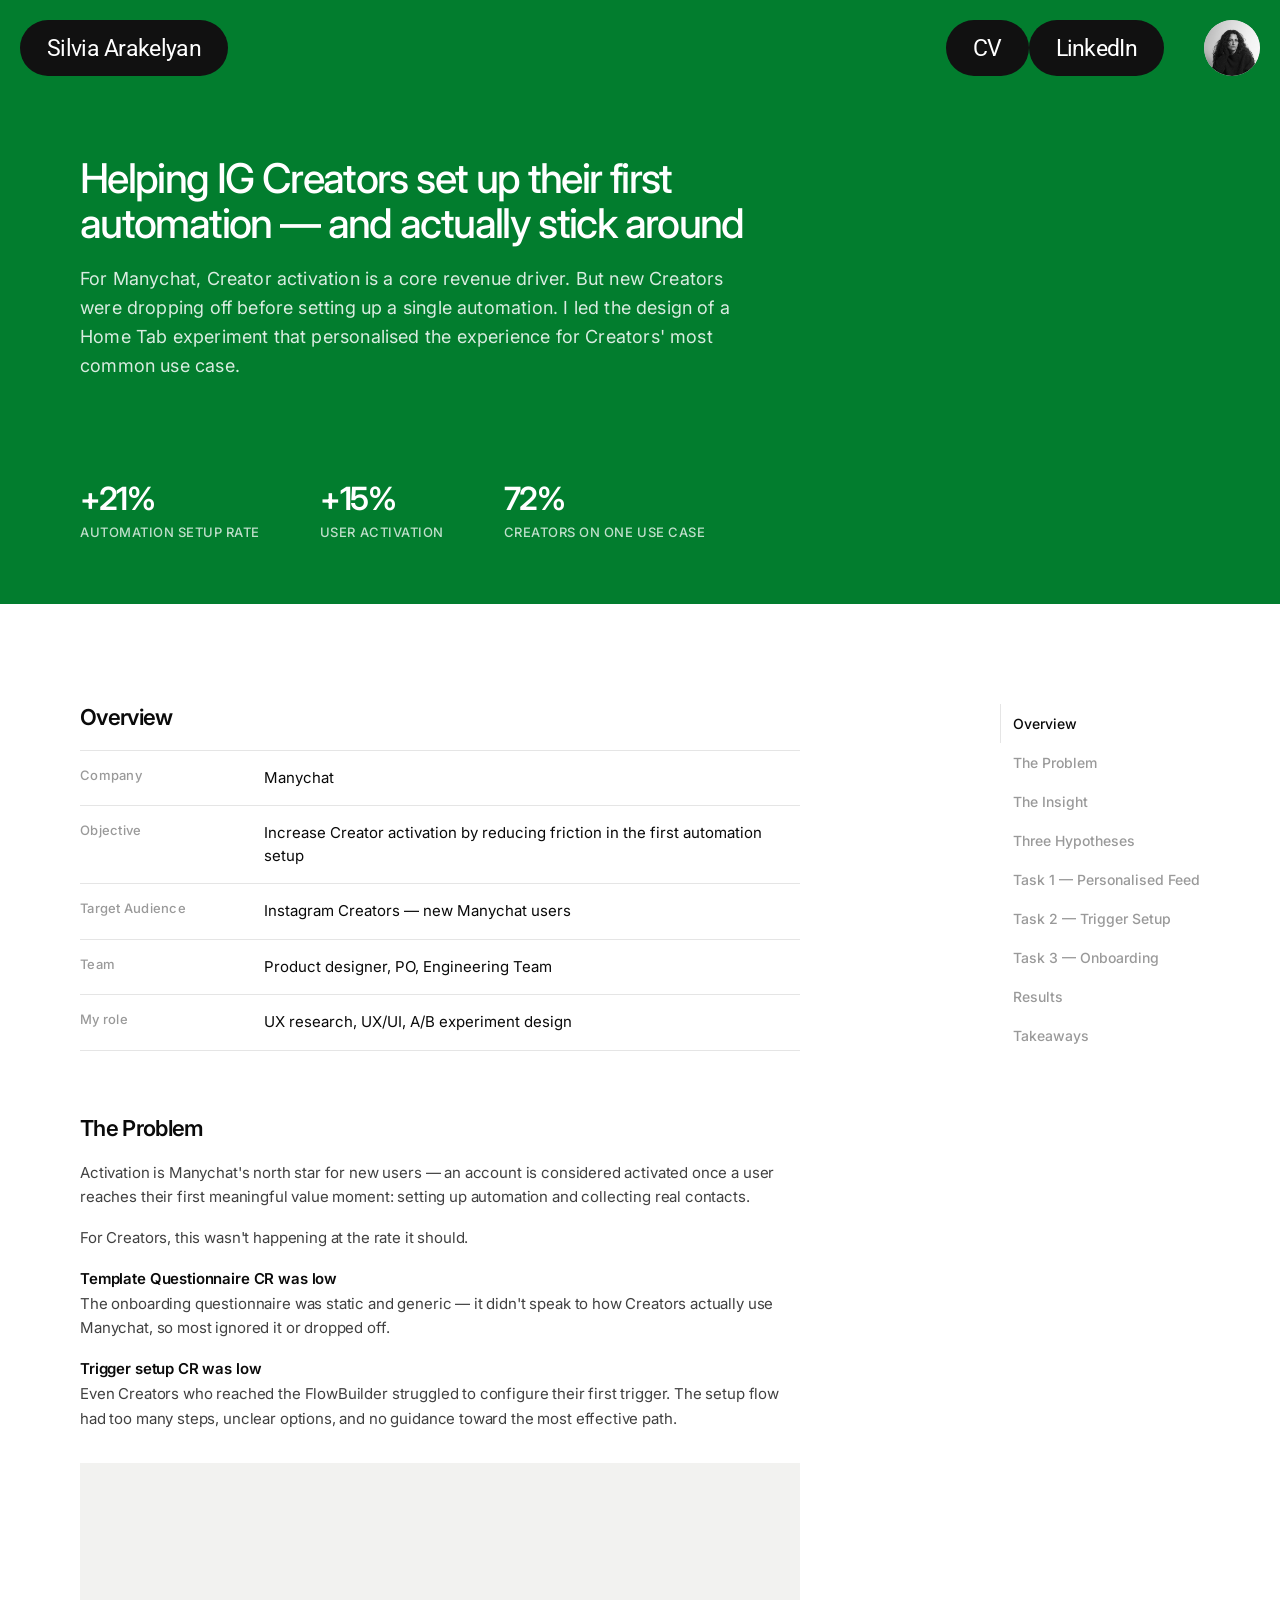
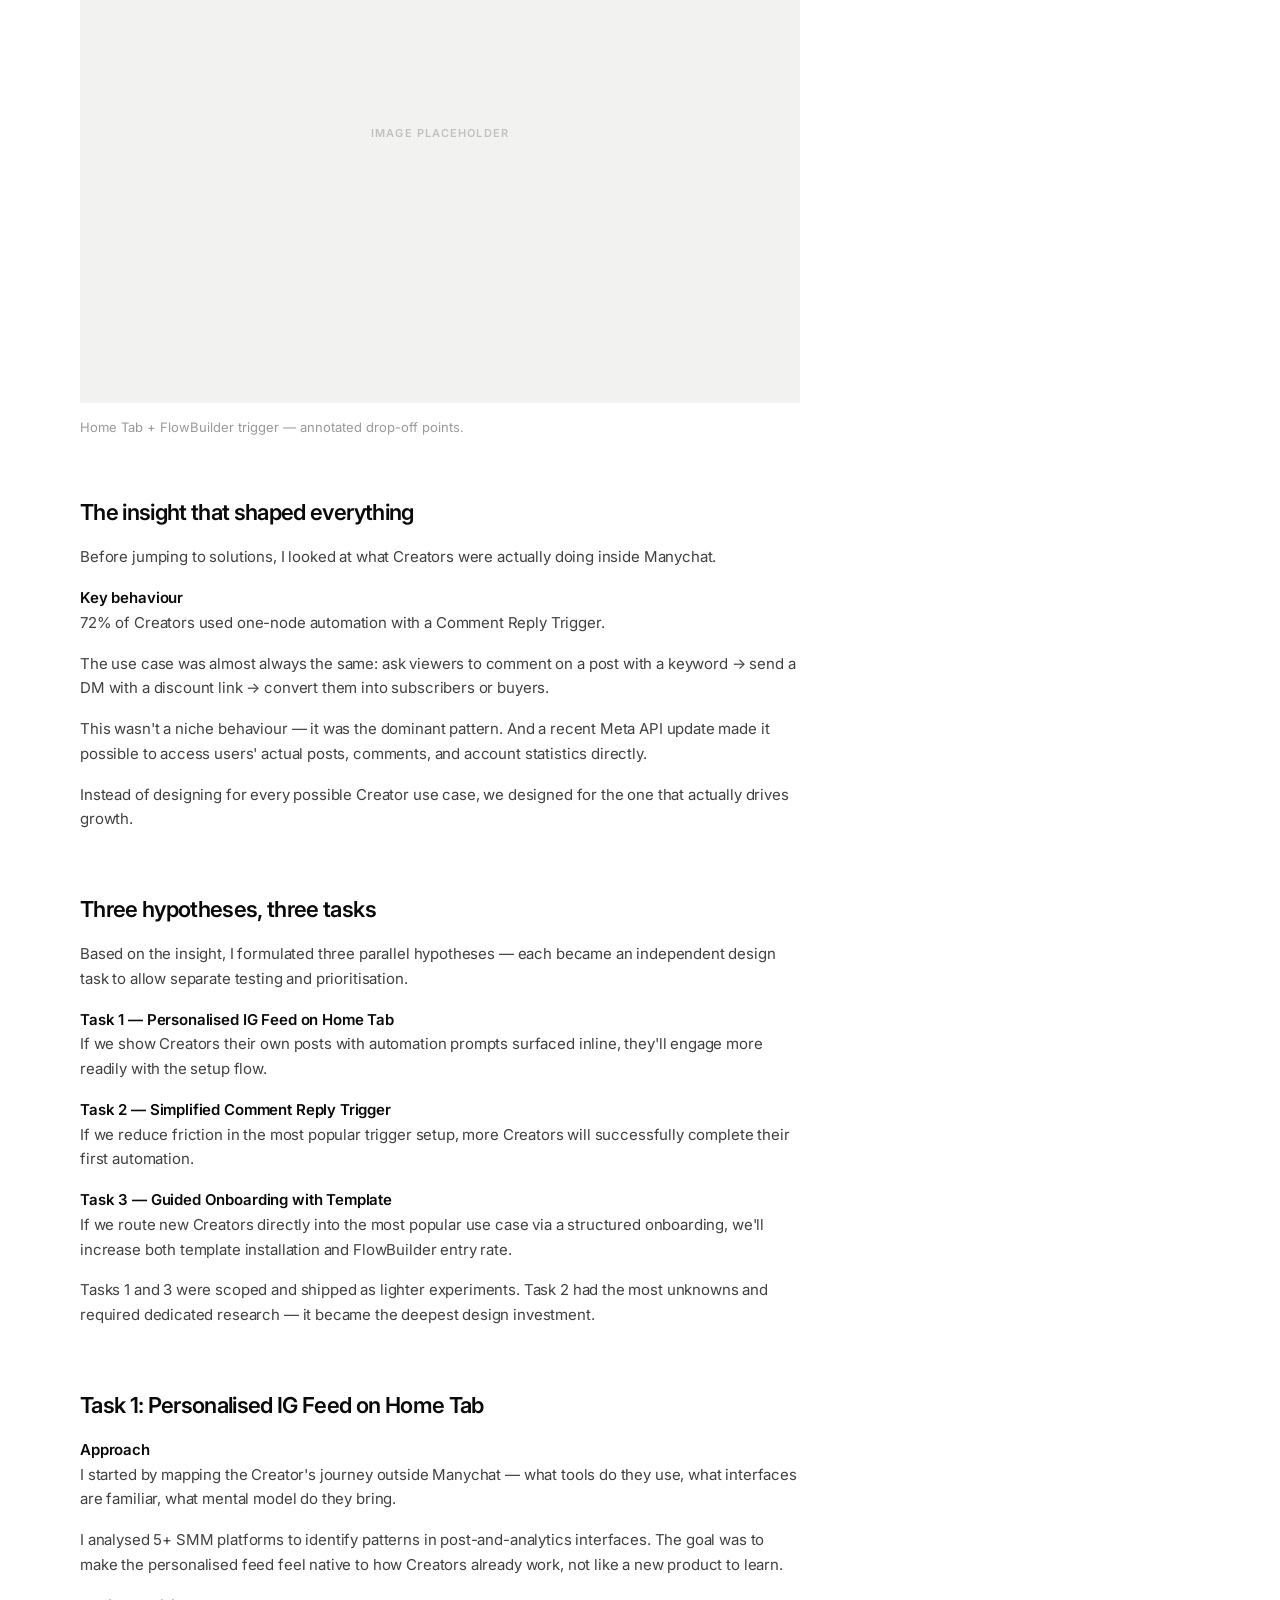
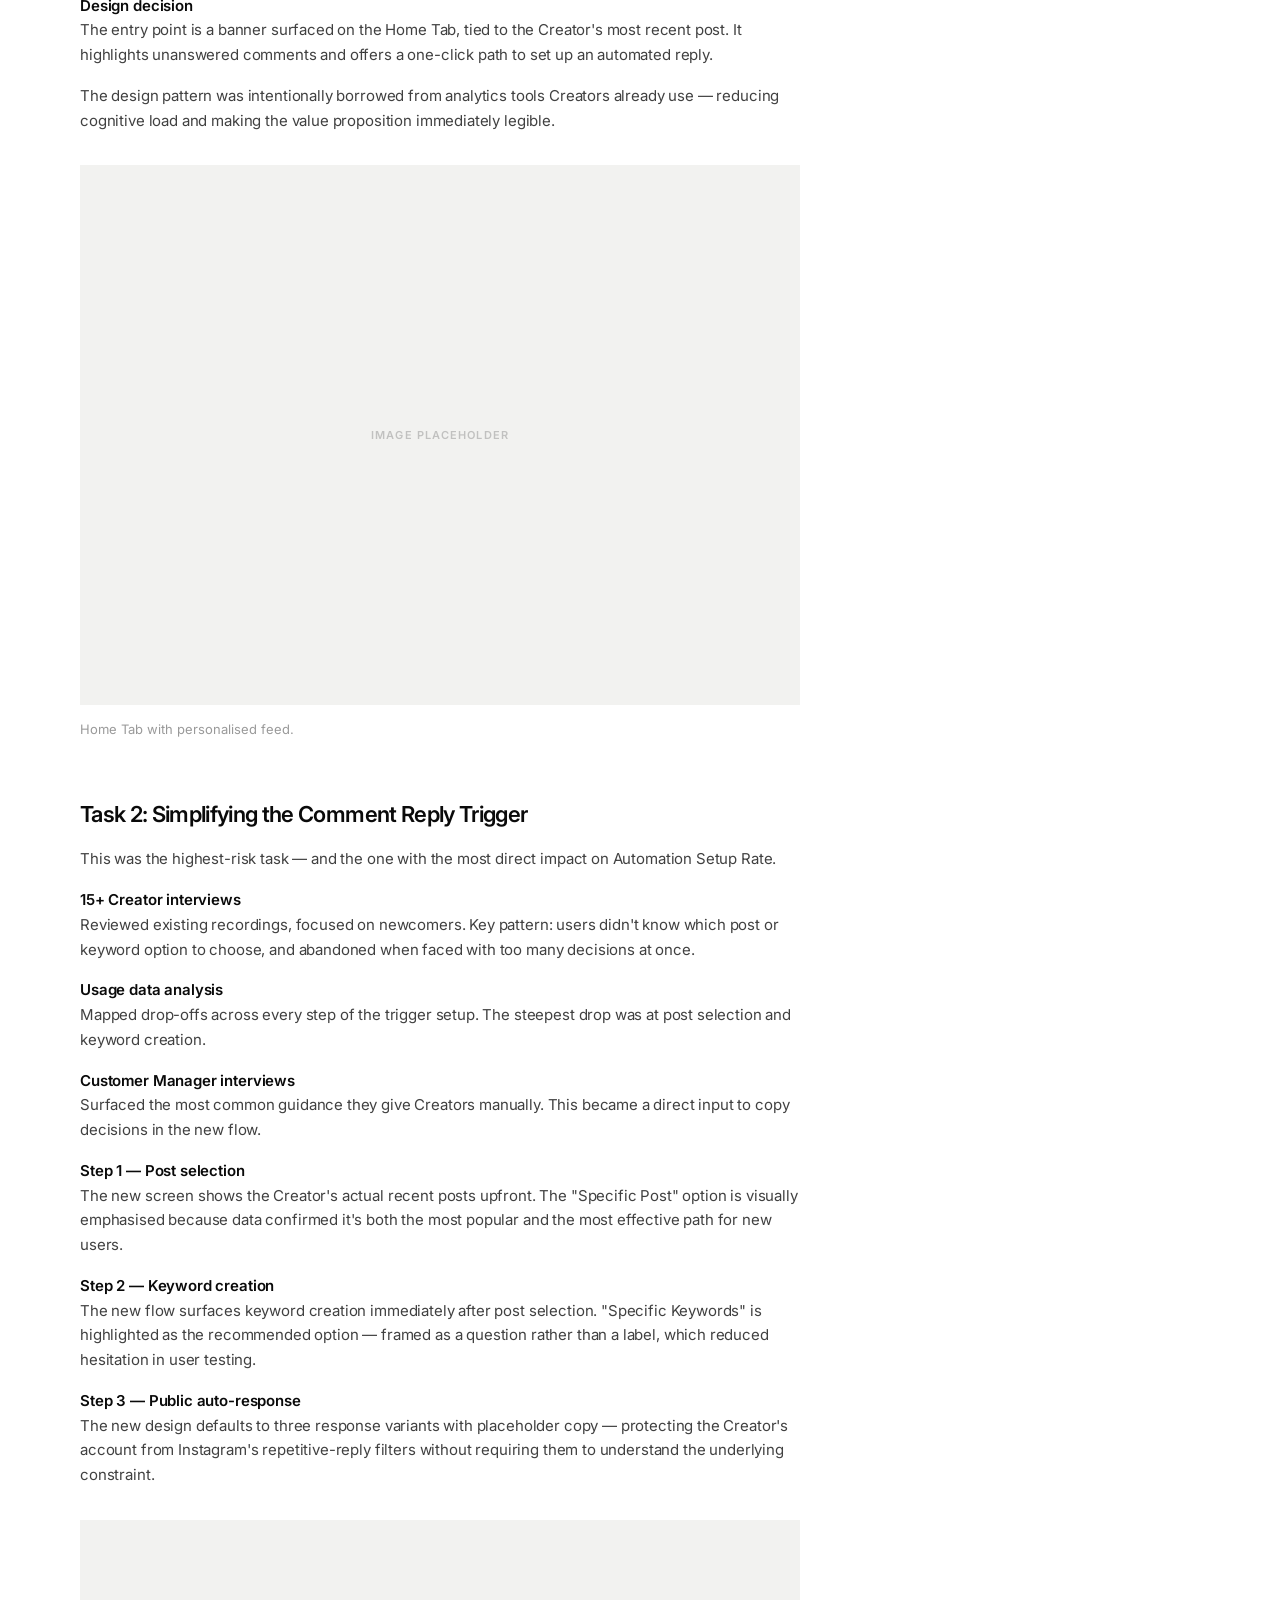
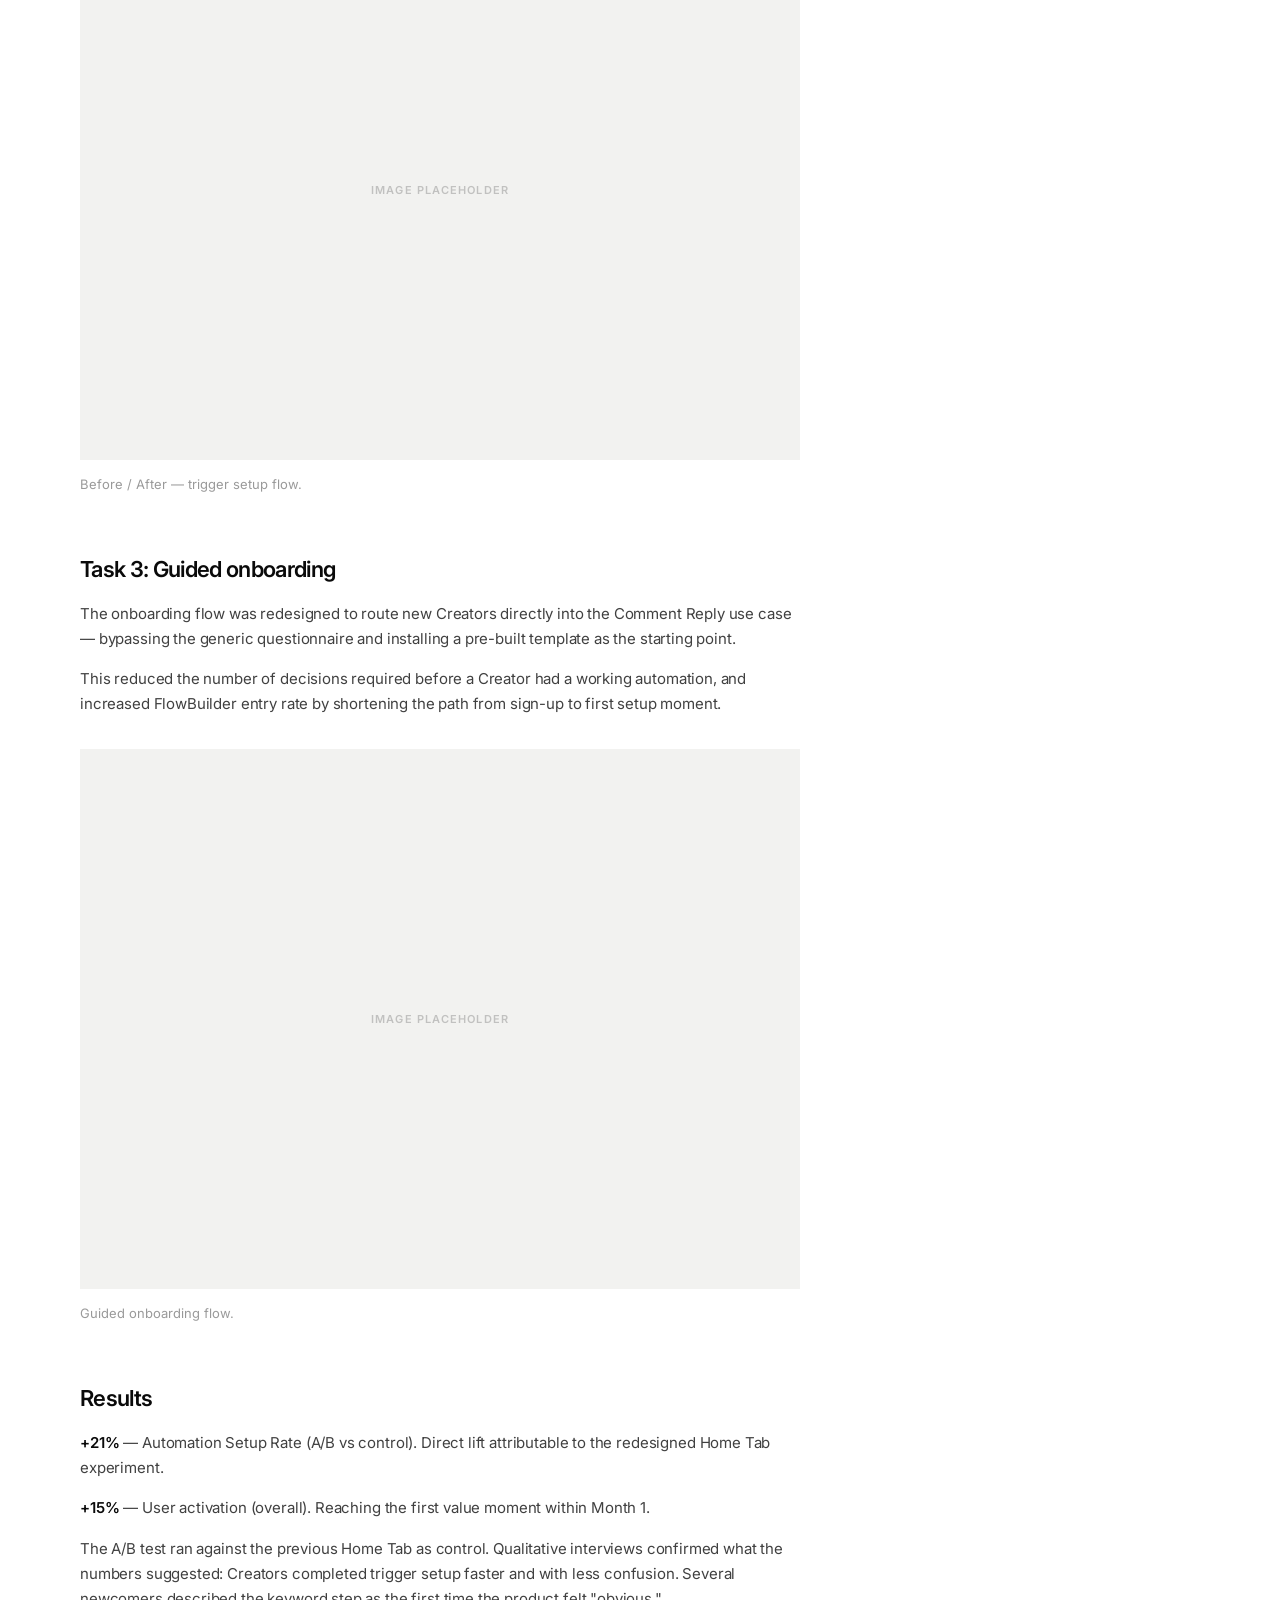
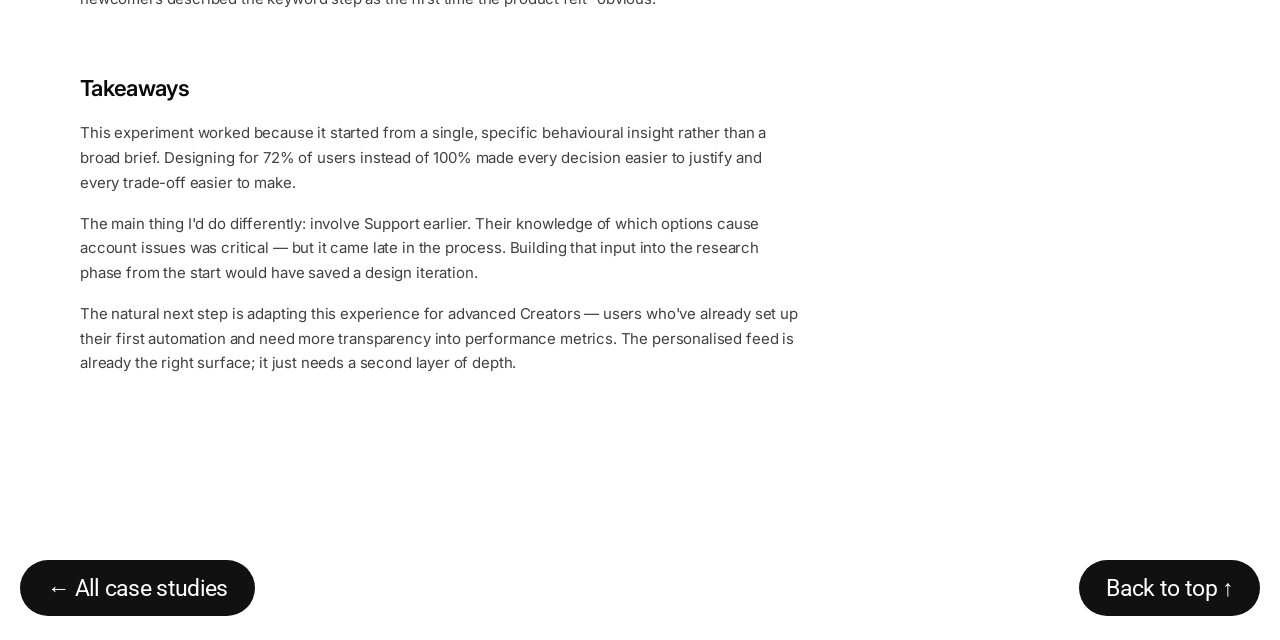
==== manychat2.html @ ca8b4c88 "first commit" ====
<!DOCTYPE html>
<html lang="en">
<head>
  <meta charset="UTF-8" />
  <meta name="viewport" content="width=device-width, initial-scale=1.0" />
  <title>Manychat Creators — Silvia Arakelyan</title>
  <link rel="preconnect" href="https://fonts.googleapis.com" />
  <link rel="stylesheet" href="style.css" />
  <link href="https://fonts.googleapis.com/css2?family=Roboto:wght@400&family=Inter:wght@300;400;500;600&display=swap" rel="stylesheet" />
  <style>
    *, *::before, *::after { box-sizing: border-box; margin: 0; padding: 0; }

    body {
      font-family: 'Inter', sans-serif;
      background: #fff;
      color: #0a0a0a;
      -webkit-font-smoothing: antialiased;
    }

    /* ─── HERO BANNER ─── */
    .header {
      background: #027D2E !important;
      transition: none;
      position: sticky;
      top: 0;
      z-index: 100;
    }

    .case-hero {
      background: #027D2E;
      padding: 60px 0 64px;
    }

    .case-hero-inner {
      max-width: 1200px;
      margin: 0 auto;
      padding: 0 40px;
    }

    .case-hero h1 {
      font-size: 41px;
      font-weight: 500;
      line-height: 109%;
      letter-spacing: -0.04em;
      max-width: 760px;
      margin-bottom: 20px;
      color: #ffffff;
    }

    .case-hero-desc {
      font-size: 18px;
      font-weight: 400;
      line-height: 160%;
      color: rgba(255,255,255,0.85);
      max-width: 680px;
      letter-spacing: 0.01em;
      margin-bottom: 98px;
    }

    .case-stats {
      display: flex;
      gap: 60px;
    }

    .case-stat-val {
      font-size: 32px;
      font-weight: 600;
      letter-spacing: -0.04em;
      color: #ffffff;
    }

    .case-stat-label {
      font-size: 13px;
      font-weight: 500;
      letter-spacing: 0.04em;
      text-transform: uppercase;
      color: rgba(255,255,255,0.75);
      margin-top: 6px;
    }

    /* ─── MAIN LAYOUT ─── */
    .case-layout {
      max-width: 1200px;
      margin: 0 auto;
      padding: 100px 40px 120px;
      display: grid;
      grid-template-columns: 1fr 200px;
      gap: 80px;
      align-items: start;
    }

    /* ─── CONTENT ─── */
    .case-content {
      max-width: 720px;
    }

    .content-section {
      margin-bottom: 64px;
    }

    .section-heading {
      font-size: 22px;
      font-weight: 600;
      letter-spacing: -0.03em;
      margin-bottom: 20px;
    }

    .content-text {
      font-size: 15px;
      font-weight: 400;
      line-height: 1.65;
      color: rgba(0,0,0,0.75);
      letter-spacing: -0.01em;
      margin-bottom: 16px;
    }

    .content-text strong {
      font-weight: 600;
      color: #0a0a0a;
    }

    .meta-table {
      width: 100%;
      border-top: 1px solid rgba(0,0,0,0.1);
      margin-bottom: 48px;
    }

    .meta-row {
      display: grid;
      grid-template-columns: 160px 1fr;
      gap: 24px;
      border-bottom: 1px solid rgba(0,0,0,0.1);
      padding: 16px 0;
    }

    .meta-label {
      font-size: 13px;
      font-weight: 500;
      color: rgba(0,0,0,0.4);
      letter-spacing: 0.02em;
    }

    .meta-value {
      font-size: 15px;
      font-weight: 400;
      color: #0a0a0a;
      line-height: 1.5;
    }

    .image-placeholder {
      width: 100%;
      aspect-ratio: 4/3;
      background: #f2f2f0;
      display: flex;
      align-items: center;
      justify-content: center;
      font-size: 11px;
      font-weight: 600;
      letter-spacing: 0.1em;
      color: rgba(0,0,0,0.2);
      text-transform: uppercase;
      margin: 32px 0;
    }

    .image-caption {
      font-size: 13px;
      color: rgba(0,0,0,0.4);
      margin-top: -16px;
      margin-bottom: 32px;
    }

    /* ─── RIGHT SIDEBAR ─── */
    .sidebar {
      position: sticky;
      top: 112px;
    }

    .toc a {
      display: block;
      font-size: 14px;
      font-weight: 500;
      color: rgba(0,0,0,0.4);
      text-decoration: none;
      padding: 11px 0 11px 12px;
      transition: color 150ms;
      border-left: 1px solid transparent;
    }

    .toc a:hover { color: #0a0a0a; }

    .toc a.active {
      color: #0a0a0a;
      border-left-color: rgba(0,0,0,0.1);
    }

    /* ─── BOTTOM NAV ─── */
    .bottom-nav {
      padding: 0 20px 24px;
      display: flex;
      align-items: center;
      justify-content: space-between;
    }

    .bottom-nav-link {
      height: 56px;
      padding: 0 27px;
      background: #111111;
      color: #ffffff;
      font-family: 'Roboto', sans-serif;
      font-size: 23px;
      font-weight: 400;
      letter-spacing: -0.03em;
      border-radius: 100px;
      text-decoration: none;
      display: inline-flex;
      align-items: center;
    }

    .bottom-nav-link:hover { background: #c7c7c7; color: #111111; }
  </style>
</head>
<body>

  <header class="header">
    <button class="btn" onclick="location.href='index.html'" style="color:#ffffff;">Silvia Arakelyan</button>
    <nav class="header-nav">
      <a href="src/cv.pdf" class="btn" target="_blank" rel="noopener" style="color:#ffffff;">CV</a>
      <a href="https://www.linkedin.com/in/silvia-arakelyan87/" class="btn" target="_blank" rel="noopener" style="color:#ffffff;">LinkedIn</a>
      <div class="avatar"><img src="src/avatar.png" alt="Silvia Arakelyan" /></div>
    </nav>
  </header>

  <!-- HERO BANNER -->
  <div class="case-hero">
    <div class="case-hero-inner">
      <h1>Helping IG Creators set up their first automation — and actually stick around</h1>
      <p class="case-hero-desc">For Manychat, Creator activation is a core revenue driver. But new Creators were dropping off before setting up a single automation. I led the design of a Home Tab experiment that personalised the experience for Creators' most common use case.</p>
      <div class="case-stats">
        <div class="case-stat">
          <div class="case-stat-val">+21%</div>
          <div class="case-stat-label">Automation setup rate</div>
        </div>
        <div class="case-stat">
          <div class="case-stat-val">+15%</div>
          <div class="case-stat-label">User activation</div>
        </div>
        <div class="case-stat">
          <div class="case-stat-val">72%</div>
          <div class="case-stat-label">Creators on one use case</div>
        </div>
      </div>
    </div>
  </div>

  <!-- MAIN LAYOUT: content left, TOC right -->
  <div class="case-layout">

    <!-- CONTENT -->
    <div class="case-content">

      <div class="content-section" id="overview">
        <h2 class="section-heading">Overview</h2>
        <div class="meta-table">
          <div class="meta-row">
            <div class="meta-label">Company</div>
            <div class="meta-value">Manychat</div>
          </div>
          <div class="meta-row">
            <div class="meta-label">Objective</div>
            <div class="meta-value">Increase Creator activation by reducing friction in the first automation setup</div>
          </div>
          <div class="meta-row">
            <div class="meta-label">Target Audience</div>
            <div class="meta-value">Instagram Creators — new Manychat users</div>
          </div>
          <div class="meta-row">
            <div class="meta-label">Team</div>
            <div class="meta-value">Product designer, PO, Engineering Team</div>
          </div>
          <div class="meta-row">
            <div class="meta-label">My role</div>
            <div class="meta-value">UX research, UX/UI, A/B experiment design</div>
          </div>
        </div>
      </div>

      <div class="content-section" id="problem">
        <h2 class="section-heading">The Problem</h2>
        <p class="content-text">Activation is Manychat's north star for new users — an account is considered activated once a user reaches their first meaningful value moment: setting up automation and collecting real contacts.</p>
        <p class="content-text">For Creators, this wasn't happening at the rate it should.</p>
        <p class="content-text"><strong>Template Questionnaire CR was low</strong><br>The onboarding questionnaire was static and generic — it didn't speak to how Creators actually use Manychat, so most ignored it or dropped off.</p>
        <p class="content-text"><strong>Trigger setup CR was low</strong><br>Even Creators who reached the FlowBuilder struggled to configure their first trigger. The setup flow had too many steps, unclear options, and no guidance toward the most effective path.</p>
        <div class="image-placeholder">Image placeholder</div>
        <p class="image-caption">Home Tab + FlowBuilder trigger — annotated drop-off points.</p>
      </div>

      <div class="content-section" id="insight">
        <h2 class="section-heading">The insight that shaped everything</h2>
        <p class="content-text">Before jumping to solutions, I looked at what Creators were actually doing inside Manychat.</p>
        <p class="content-text"><strong>Key behaviour</strong><br>72% of Creators used one-node automation with a Comment Reply Trigger.</p>
        <p class="content-text">The use case was almost always the same: ask viewers to comment on a post with a keyword → send a DM with a discount link → convert them into subscribers or buyers.</p>
        <p class="content-text">This wasn't a niche behaviour — it was the dominant pattern. And a recent Meta API update made it possible to access users' actual posts, comments, and account statistics directly.</p>
        <p class="content-text">Instead of designing for every possible Creator use case, we designed for the one that actually drives growth.</p>
      </div>

      <div class="content-section" id="hypotheses">
        <h2 class="section-heading">Three hypotheses, three tasks</h2>
        <p class="content-text">Based on the insight, I formulated three parallel hypotheses — each became an independent design task to allow separate testing and prioritisation.</p>
        <p class="content-text"><strong>Task 1 — Personalised IG Feed on Home Tab</strong><br>If we show Creators their own posts with automation prompts surfaced inline, they'll engage more readily with the setup flow.</p>
        <p class="content-text"><strong>Task 2 — Simplified Comment Reply Trigger</strong><br>If we reduce friction in the most popular trigger setup, more Creators will successfully complete their first automation.</p>
        <p class="content-text"><strong>Task 3 — Guided Onboarding with Template</strong><br>If we route new Creators directly into the most popular use case via a structured onboarding, we'll increase both template installation and FlowBuilder entry rate.</p>
        <p class="content-text">Tasks 1 and 3 were scoped and shipped as lighter experiments. Task 2 had the most unknowns and required dedicated research — it became the deepest design investment.</p>
      </div>

      <div class="content-section" id="task1">
        <h2 class="section-heading">Task 1: Personalised IG Feed on Home Tab</h2>
        <p class="content-text"><strong>Approach</strong><br>I started by mapping the Creator's journey outside Manychat — what tools do they use, what interfaces are familiar, what mental model do they bring.</p>
        <p class="content-text">I analysed 5+ SMM platforms to identify patterns in post-and-analytics interfaces. The goal was to make the personalised feed feel native to how Creators already work, not like a new product to learn.</p>
        <p class="content-text"><strong>Design decision</strong><br>The entry point is a banner surfaced on the Home Tab, tied to the Creator's most recent post. It highlights unanswered comments and offers a one-click path to set up an automated reply.</p>
        <p class="content-text">The design pattern was intentionally borrowed from analytics tools Creators already use — reducing cognitive load and making the value proposition immediately legible.</p>
        <div class="image-placeholder">Image placeholder</div>
        <p class="image-caption">Home Tab with personalised feed.</p>
      </div>

      <div class="content-section" id="task2">
        <h2 class="section-heading">Task 2: Simplifying the Comment Reply Trigger</h2>
        <p class="content-text">This was the highest-risk task — and the one with the most direct impact on Automation Setup Rate.</p>
        <p class="content-text"><strong>15+ Creator interviews</strong><br>Reviewed existing recordings, focused on newcomers. Key pattern: users didn't know which post or keyword option to choose, and abandoned when faced with too many decisions at once.</p>
        <p class="content-text"><strong>Usage data analysis</strong><br>Mapped drop-offs across every step of the trigger setup. The steepest drop was at post selection and keyword creation.</p>
        <p class="content-text"><strong>Customer Manager interviews</strong><br>Surfaced the most common guidance they give Creators manually. This became a direct input to copy decisions in the new flow.</p>
        <p class="content-text"><strong>Step 1 — Post selection</strong><br>The new screen shows the Creator's actual recent posts upfront. The "Specific Post" option is visually emphasised because data confirmed it's both the most popular and the most effective path for new users.</p>
        <p class="content-text"><strong>Step 2 — Keyword creation</strong><br>The new flow surfaces keyword creation immediately after post selection. "Specific Keywords" is highlighted as the recommended option — framed as a question rather than a label, which reduced hesitation in user testing.</p>
        <p class="content-text"><strong>Step 3 — Public auto-response</strong><br>The new design defaults to three response variants with placeholder copy — protecting the Creator's account from Instagram's repetitive-reply filters without requiring them to understand the underlying constraint.</p>
        <div class="image-placeholder">Image placeholder</div>
        <p class="image-caption">Before / After — trigger setup flow.</p>
      </div>

      <div class="content-section" id="task3">
        <h2 class="section-heading">Task 3: Guided onboarding</h2>
        <p class="content-text">The onboarding flow was redesigned to route new Creators directly into the Comment Reply use case — bypassing the generic questionnaire and installing a pre-built template as the starting point.</p>
        <p class="content-text">This reduced the number of decisions required before a Creator had a working automation, and increased FlowBuilder entry rate by shortening the path from sign-up to first setup moment.</p>
        <div class="image-placeholder">Image placeholder</div>
        <p class="image-caption">Guided onboarding flow.</p>
      </div>

      <div class="content-section" id="results">
        <h2 class="section-heading">Results</h2>
        <p class="content-text"><strong>+21%</strong> — Automation Setup Rate (A/B vs control). Direct lift attributable to the redesigned Home Tab experiment.</p>
        <p class="content-text"><strong>+15%</strong> — User activation (overall). Reaching the first value moment within Month 1.</p>
        <p class="content-text">The A/B test ran against the previous Home Tab as control. Qualitative interviews confirmed what the numbers suggested: Creators completed trigger setup faster and with less confusion. Several newcomers described the keyword step as the first time the product felt "obvious."</p>
      </div>

      <div class="content-section" id="takeaways">
        <h2 class="section-heading">Takeaways</h2>
        <p class="content-text">This experiment worked because it started from a single, specific behavioural insight rather than a broad brief. Designing for 72% of users instead of 100% made every decision easier to justify and every trade-off easier to make.</p>
        <p class="content-text">The main thing I'd do differently: involve Support earlier. Their knowledge of which options cause account issues was critical — but it came late in the process. Building that input into the research phase from the start would have saved a design iteration.</p>
        <p class="content-text">The natural next step is adapting this experience for advanced Creators — users who've already set up their first automation and need more transparency into performance metrics. The personalised feed is already the right surface; it just needs a second layer of depth.</p>
      </div>

    </div>

    <!-- RIGHT SIDEBAR TOC -->
    <aside class="sidebar">
      <div class="toc">
        <a href="#overview" class="active">Overview</a>
        <a href="#problem">The Problem</a>
        <a href="#insight">The Insight</a>
        <a href="#hypotheses">Three Hypotheses</a>
        <a href="#task1">Task 1 — Personalised Feed</a>
        <a href="#task2">Task 2 — Trigger Setup</a>
        <a href="#task3">Task 3 — Onboarding</a>
        <a href="#results">Results</a>
        <a href="#takeaways">Takeaways</a>
      </div>
    </aside>

  </div>

  <script>
    const header = document.querySelector('.header');
    const hero = document.querySelector('.case-hero');

    window.addEventListener('scroll', () => {
      const heroBottom = hero.getBoundingClientRect().bottom;
      if (heroBottom <= 0) {
        header.style.background = '#ffffff';
        header.querySelectorAll('.btn').forEach(b => b.style.color = '');
      } else {
        header.style.background = '#027D2E';
        header.querySelectorAll('.btn').forEach(b => b.style.color = '#ffffff');
      }
    }, { passive: true });

    const sections = document.querySelectorAll('.content-section');
    const tocLinks = document.querySelectorAll('.toc a');

    window.addEventListener('scroll', () => {
      const threshold = window.innerHeight * 0.6;
      let current = sections[0].id;
      sections.forEach(s => {
        if (s.getBoundingClientRect().top <= threshold) current = s.id;
      });
      tocLinks.forEach(a => {
        a.classList.toggle('active', a.getAttribute('href') === '#' + current);
      });
    }, { passive: true });
  </script>

  <!-- BOTTOM NAV -->
  <div class="bottom-nav">
    <a href="index.html#manychat" class="bottom-nav-link">← All case studies</a>
    <a href="#" class="bottom-nav-link" onclick="window.scrollTo({top:0,behavior:'smooth'});return false;">Back to top ↑</a>
  </div>

</body>
</html>
---- style.css ----
*, *::before, *::after {
  box-sizing: border-box;
  margin: 0;
  padding: 0;
}

body {
  font-family: 'Roboto', sans-serif;
  background: #ffffff;
  -webkit-font-smoothing: antialiased;
  -moz-osx-font-smoothing: grayscale;
}

.header {
  height: 96px;
  padding: 0 20px;
  display: flex;
  align-items: center;
  justify-content: space-between;
  background: #ffffff;
}

.btn:hover {
  background: #c7c7c7;
  color: #111111;
}

.btn {
  height: 56px;
  padding: 0 27px;
  background: #111111;
  color: #ffffff;
  font-family: 'Roboto', sans-serif;
  font-size: 23px;
  font-weight: 400;
  line-height: normal;
  letter-spacing: -0.03em;
  border: none;
  border-radius: 100px;
  cursor: pointer;
  text-decoration: none;
  display: inline-flex;
  align-items: center;
  white-space: nowrap;
}

.header-nav {
  display: flex;
  align-items: center;
  gap: 0;
}

.header-nav .avatar {
  margin-left: 40px;
}

.avatar {
  width: 56px;
  height: 56px;
  border-radius: 50%;
  overflow: hidden;
  background: #ccc;
  flex-shrink: 0;
}

.container {
  max-width: 1200px;
  width: 100%;
  margin: 0 auto;
}

.hero {
  height: calc(100vh - 96px);
  display: flex;
  align-items: center;
  box-sizing: border-box;
}

.hero-blocks {
  display: flex;
  gap: 4px;
  height: calc(100vh - 96px - 160px - 80px);
}

.hero-block {
  flex: 1;
}

.hero-flower {
  display: block;
  width: 96px;
  padding: 20px 0 0 28px;
}

.hero-text {
  font-family: 'Inter', sans-serif;
  font-weight: 500;
  font-size: 41px;
  line-height: 109%;
  letter-spacing: -0.04em;
  color: #ffffff;
  padding: 20px 0 0 28px;
  width: 460px;
}

.hero-block--dark {
  background: #111111;
  border-radius: 0 20px 20px 0;
}

.hero-block--blue {
  background: #0031fe;
  border-radius: 20px 0 0 20px;
  display: flex;
  flex-direction: column;
  justify-content: space-between;
}

.hero-desc {
  font-family: 'Inter', sans-serif;
  font-weight: 400;
  font-size: 18px;
  line-height: 160%;
  letter-spacing: 0.01em;
  color: #ffffff;
  padding: 20px 0 0 28px;
  width: 460px;
}

.tag {
  display: inline-block;
  padding: 2px 10px;
  border-radius: 0;
  font-family: 'Inter', sans-serif;
  font-size: 18px;
  font-weight: 400;
  line-height: 160%;
  letter-spacing: 0.01em;
  vertical-align: baseline;
}

.tag--manychat  { background: #7B34CF; color: #111111; }
.tag--smp       { background: #EE5A2E; color: #111111; }
.tag--sberfood  { background: #FFE77D; color: #111111; }

.hero-blue-text {
  font-family: 'Inter', sans-serif;
  font-weight: 400;
  font-size: 18px;
  line-height: 160%;
  letter-spacing: 0.01em;
  color: #ffffff;
  padding: 0 0 28px 28px;
}

.section-2 {
  margin-top: 120px;
  padding: 60px 0 80px;
}

.manychatbanner {
  width: 100%;
  display: block;
  margin-bottom: 4px;
}

.smpbanner {
  width: 100%;
  display: block;
  margin-bottom: 4px;
}

.section-2-blocks {
  display: grid;
  grid-template-columns: repeat(5, 1fr);
  gap: 4px;
}

.s2-block--orange {
  grid-column: span 3;
  background: #ee5a2e;
  border-radius: 0 20px 20px 0;
  padding: 20px 28px 28px;
  display: flex;
  flex-direction: column;
  justify-content: flex-start;
  text-decoration: none;
  height: 400px;
}

.s2-title {
  font-family: 'Inter', sans-serif;
  font-size: 41px;
  font-weight: 500;
  line-height: 109%;
  letter-spacing: -0.04em;
  color: #111;
  margin-bottom: 20px;
}

.s2-desc {
  font-family: 'Inter', sans-serif;
  font-size: 18px;
  font-weight: 400;
  line-height: 160%;
  letter-spacing: 0.01em;
  color: rgba(0,0,0,0.75);
  margin-bottom: 28px;
}

.s2-link {
  font-family: 'Inter', sans-serif;
  font-size: 13px;
  font-weight: 600;
  letter-spacing: 0.08em;
  color: #111;
  border-bottom: 1px solid rgba(0,0,0,0.4);
  padding-bottom: 4px;
  align-self: flex-start;
}

.s2-block--dark {
  grid-column: span 2;
  background: #111111;
  border-radius: 20px 0 0 20px;
  padding: 20px 28px 28px;
  display: flex;
  flex-direction: column;
  justify-content: space-between;
  height: 400px;
}

.s2-dark-logo-box {
  flex-shrink: 0;
}

.s2-dark-logo {
  height: 40px;
  width: auto;
  display: block;
  object-fit: contain;
}

.s2-dark-title {
  font-family: 'Inter', sans-serif;
  font-size: 41px;
  font-weight: 500;
  line-height: 109%;
  letter-spacing: -0.04em;
  color: #fff;
  margin-bottom: 20px;
}

.s2-dark-desc {
  font-family: 'Inter', sans-serif;
  font-size: 18px;
  font-weight: 400;
  line-height: 160%;
  letter-spacing: 0.01em;
  color: rgba(255,255,255,0.65);
}

.section-3 {
  margin-top: 120px;
  padding: 60px 0 80px;
}

/* Row 1 */
.s3-row1 {
  display: grid;
  grid-template-columns: 2fr 3fr;
  gap: 4px;
}

.s3-dark {
  background: #111111;
  border-radius: 0 20px 20px 0;
  padding: 20px 28px 28px;
  display: flex;
  flex-direction: column;
  justify-content: space-between;
  height: 400px;
}

.s3-dark-title {
  font-family: 'Inter', sans-serif;
  font-size: 41px;
  font-weight: 500;
  line-height: 109%;
  letter-spacing: -0.04em;
  color: #fff;
  margin-bottom: 20px;
}

.s3-dark-desc {
  font-family: 'Inter', sans-serif;
  font-size: 18px;
  font-weight: 400;
  line-height: 160%;
  letter-spacing: 0.01em;
  color: rgba(255,255,255,0.65);
}

.s3-purple {
  background: #7b34cf;
  border-radius: 20px 0 0 20px;
  padding: 20px 28px 28px;
  display: flex;
  flex-direction: column;
  justify-content: flex-start;
  height: 400px;
  text-decoration: none;
}

.s3-purple-title {
  font-family: 'Inter', sans-serif;
  font-size: 41px;
  font-weight: 500;
  line-height: 109%;
  letter-spacing: -0.04em;
  color: #fff;
  margin-bottom: 20px;
}

.s3-purple-desc {
  font-family: 'Inter', sans-serif;
  font-size: 18px;
  font-weight: 400;
  line-height: 160%;
  letter-spacing: 0.01em;
  color: rgba(255,255,255,0.75);
  margin-bottom: 28px;
}

.s3-link {
  font-family: 'Inter', sans-serif;
  font-size: 13px;
  font-weight: 600;
  letter-spacing: 0.08em;
  color: #fff;
  border-bottom: 1px solid rgba(255,255,255,0.5);
  padding-bottom: 4px;
  align-self: flex-start;
}

/* Row 2: purple showcase */
.s3-showcase {
  background: #7b34cf;
  border-radius: 0 0 20px 20px;
  margin-top: 4px;
  padding: 60px 40px;
  display: flex;
  flex-direction: column;
  align-items: center;
}

.s3-mockup-placeholder {
  width: 760px;
  height: 420px;
  background: rgba(255,255,255,0.15);
  border-radius: 8px;
  margin: 0 auto;
}

.s3-stats {
  display: flex;
  justify-content: center;
  gap: 120px;
  margin-top: 60px;
}

.s3-stat {
  display: flex;
  flex-direction: column;
  align-items: center;
  gap: 8px;
}

.s3-stat-val {
  font-family: 'Inter', sans-serif;
  font-size: 41px;
  font-weight: 500;
  letter-spacing: -0.04em;
  color: #fff;
}

.s3-stat-label {
  font-family: 'Inter', sans-serif;
  font-size: 18px;
  font-weight: 400;
  color: rgba(255,255,255,0.75);
}

/* Row 3: green */
.s3-green {
  display: block;
  background: #027d2e;
  border-radius: 20px;
  margin-top: 4px;
  padding: 60px 40px;
  text-decoration: none;
}

.s3-green-inner {
  display: grid;
  grid-template-columns: 1fr 1fr;
  gap: 60px;
  align-items: center;
  margin-bottom: 60px;
}

.s3-green-mockup-placeholder {
  width: 100%;
  aspect-ratio: 16/10;
  background: rgba(255,255,255,0.15);
  border-radius: 8px;
}

.s3-green-text {
  display: flex;
  flex-direction: column;
}

.s3-green-title {
  font-family: 'Inter', sans-serif;
  font-size: 41px;
  font-weight: 500;
  line-height: 109%;
  letter-spacing: -0.04em;
  color: #fff;
  margin-bottom: 20px;
}

.s3-green-desc {
  font-family: 'Inter', sans-serif;
  font-size: 18px;
  font-weight: 400;
  line-height: 160%;
  letter-spacing: 0.01em;
  color: rgba(255,255,255,0.75);
  margin-bottom: 28px;
}

.s3-link--light {
  color: #fff;
  border-bottom-color: rgba(255,255,255,0.5);
}

.s3-green-stats {
  display: flex;
  justify-content: center;
  gap: 120px;
}

.s3-stat--light .s3-stat-val {
  color: #fff;
}

.s3-stat--light .s3-stat-label {
  color: rgba(255,255,255,0.75);
}

.section-4 {
  margin-top: 120px;
  padding: 60px 0 100px;
}

.section-4-grid {
  display: grid;
  grid-template-columns: repeat(3, 1fr);
  gap: 4px;
}

.project-card {
  display: flex;
  flex-direction: column;
  gap: 12px;
}

.project-image {
  width: 100%;
  aspect-ratio: 1;
  background: #111111;
  border-radius: 0;
}

.project-card:first-child .project-image {
  border-radius: 0 20px 20px 0;
}

.project-card:last-child .project-image {
  border-radius: 20px 0 0 20px;
}

.project-btn {
  width: 100%;
  height: 56px;
  border: none;
  border-radius: 100px;
  cursor: pointer;
  font-family: 'Roboto', sans-serif;
  font-size: 23px;
  font-weight: 400;
  letter-spacing: -0.03em;
  color: #ffffff;
  text-decoration: none;
  display: flex;
  align-items: center;
  justify-content: center;
  text-align: center;
}

.project-btn--sberdood { background: #D2E848; color: #111111; }
.project-btn--plazius  { background: #FF5101; }
.project-btn--pulse    { background: #0080FF; }

.project-btn:hover { background: #c7c7c7; color: #111111; }

.avatar img {
  width: 100%;
  height: 100%;
  object-fit: cover;
}

/* ─── SMP SHOWCASE ─── */
.s2-showcase {
  background: #ee5a2e;
  border-radius: 0 0 20px 20px;
  margin-top: 4px;
  padding: 60px 40px;
  display: flex;
  flex-direction: column;
  align-items: center;
}

.s2-mockup {
  max-width: 760px;
  width: 100%;
  display: block;
  margin: 0 auto;
}

.s2-stats {
  display: flex;
  justify-content: center;
  gap: 120px;
  margin-top: 60px;
}

.s2-stat {
  display: flex;
  flex-direction: column;
  align-items: center;
  gap: 8px;
}

.s2-stat-val {
  font-family: 'Inter', sans-serif;
  font-size: 41px;
  font-weight: 500;
  letter-spacing: -0.04em;
  color: #111;
}

.s2-stat-label {
  font-family: 'Inter', sans-serif;
  font-size: 18px;
  font-weight: 400;
  color: rgba(0,0,0,0.75);
}

.s3-mockup-video {
  max-width: 760px;
  width: 100%;
  display: block;
  margin: 0 auto;
}

.s3-green-mockup-video {
  width: 100%;
  display: block;
}
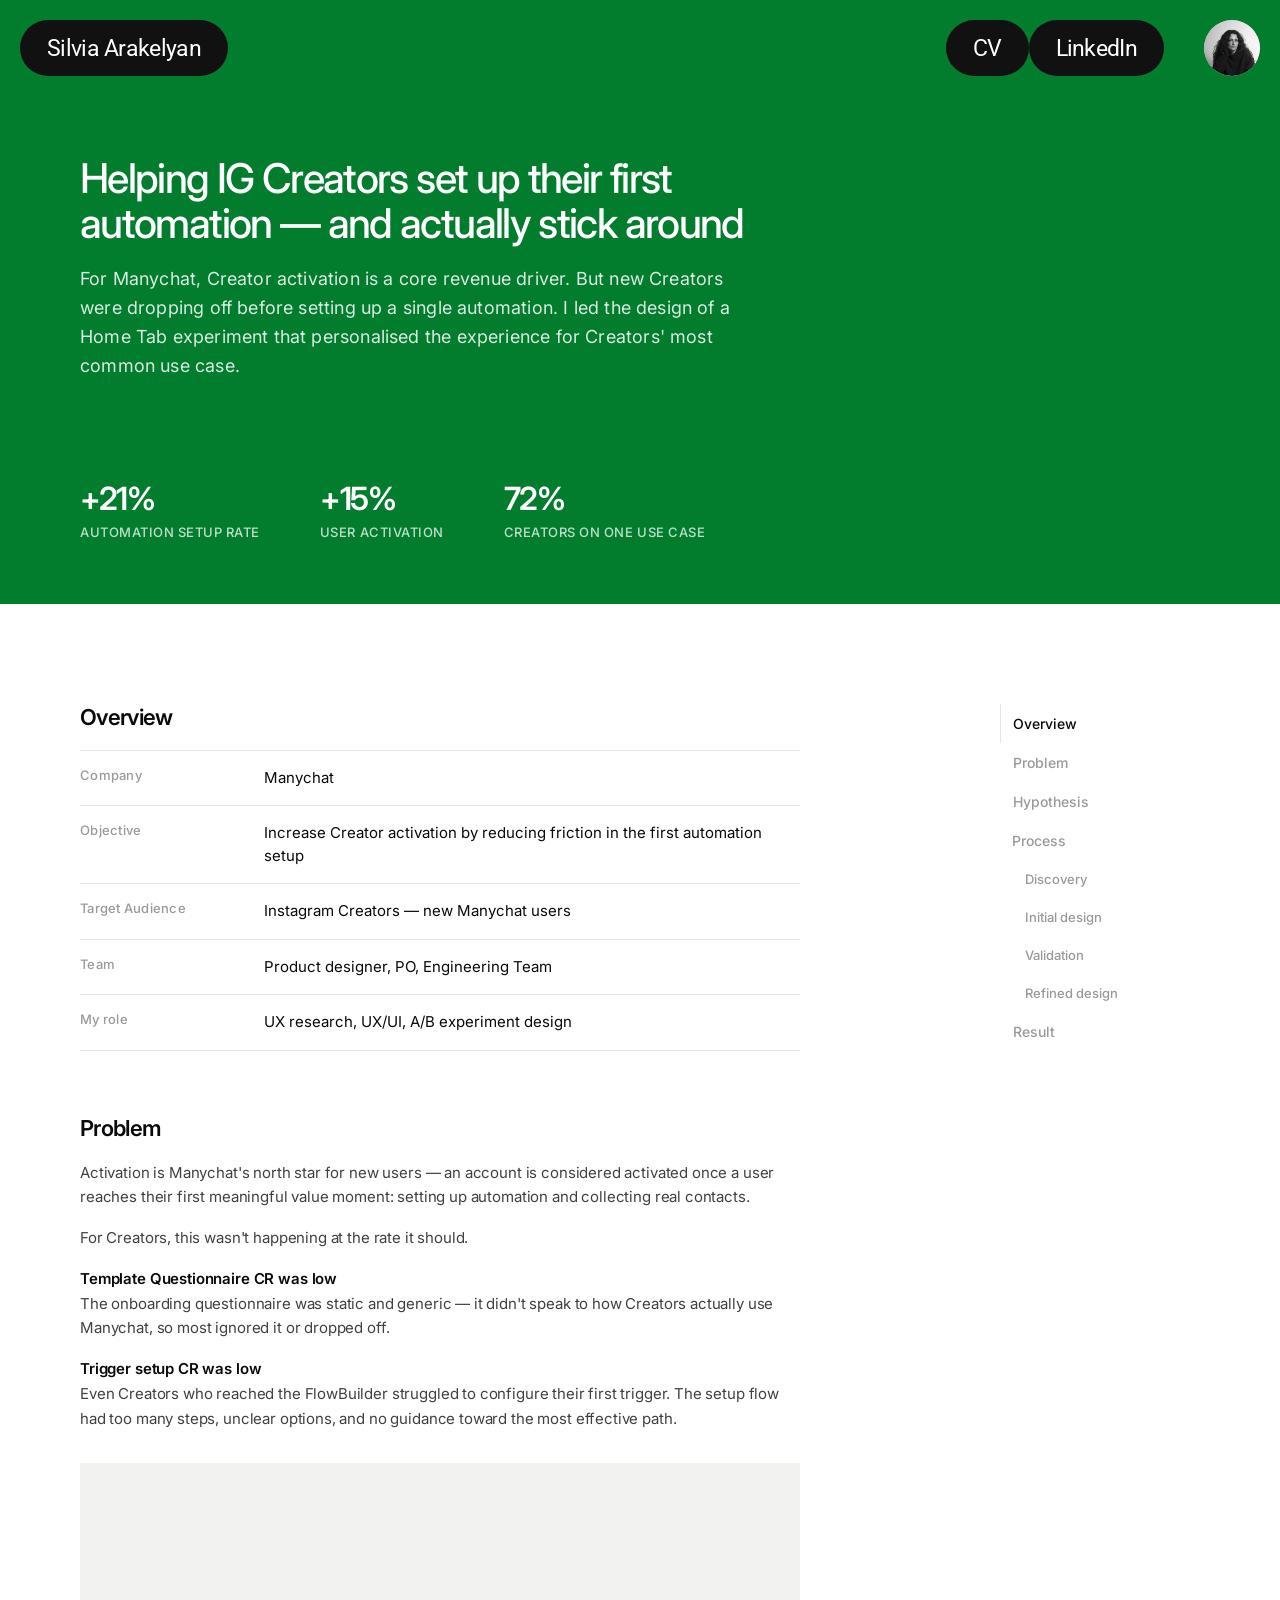
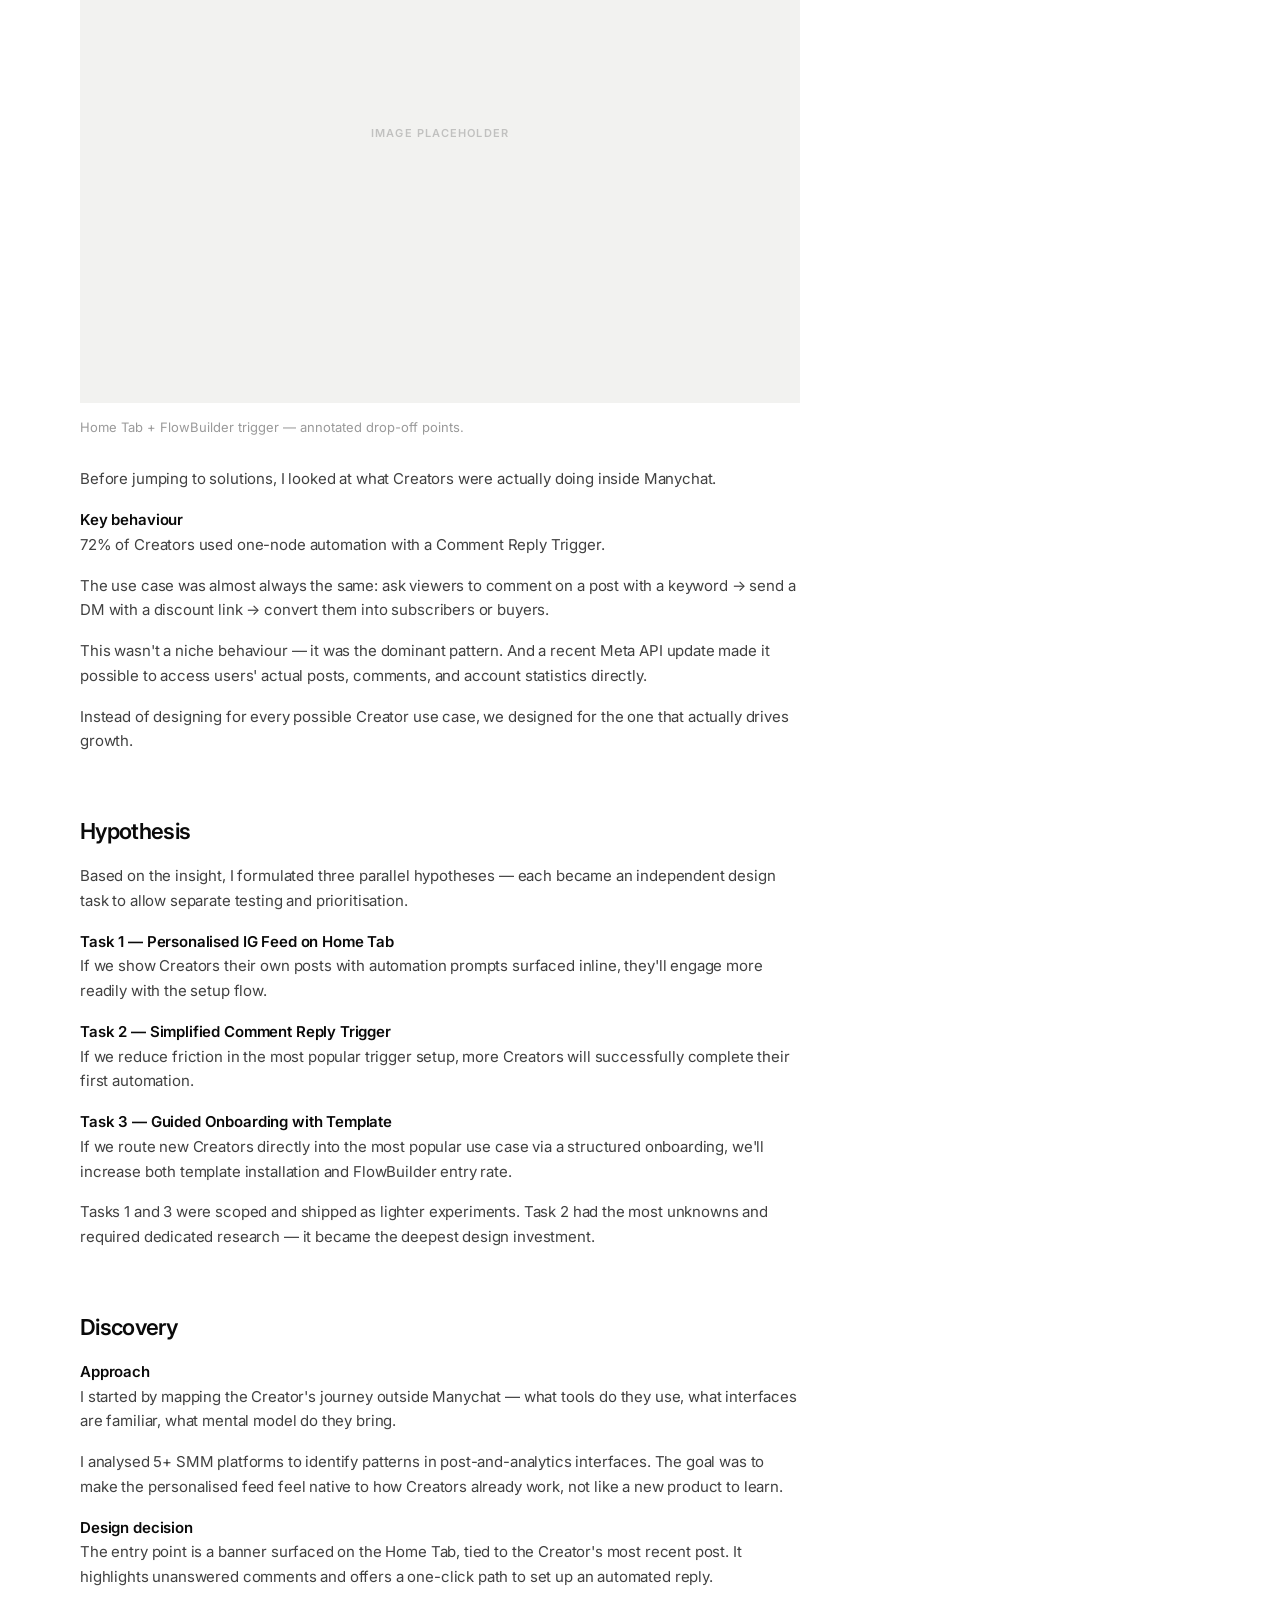
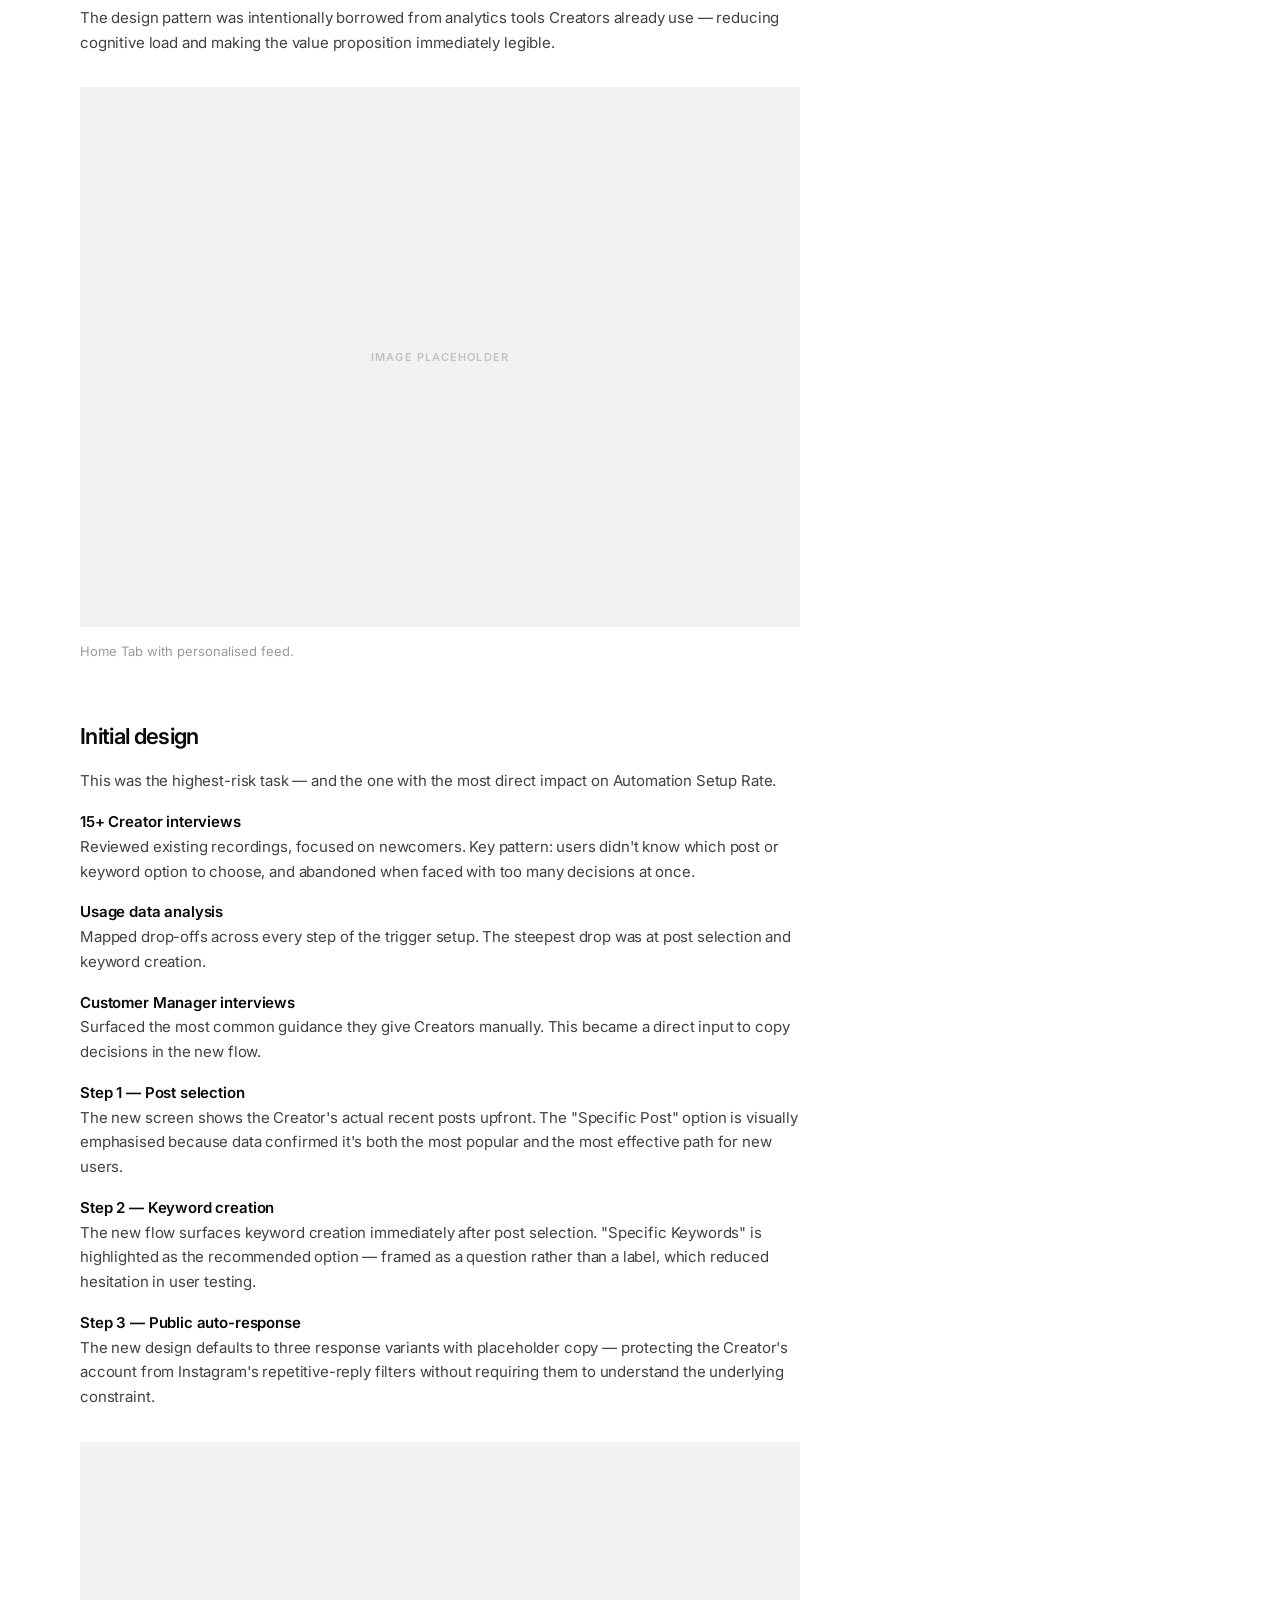
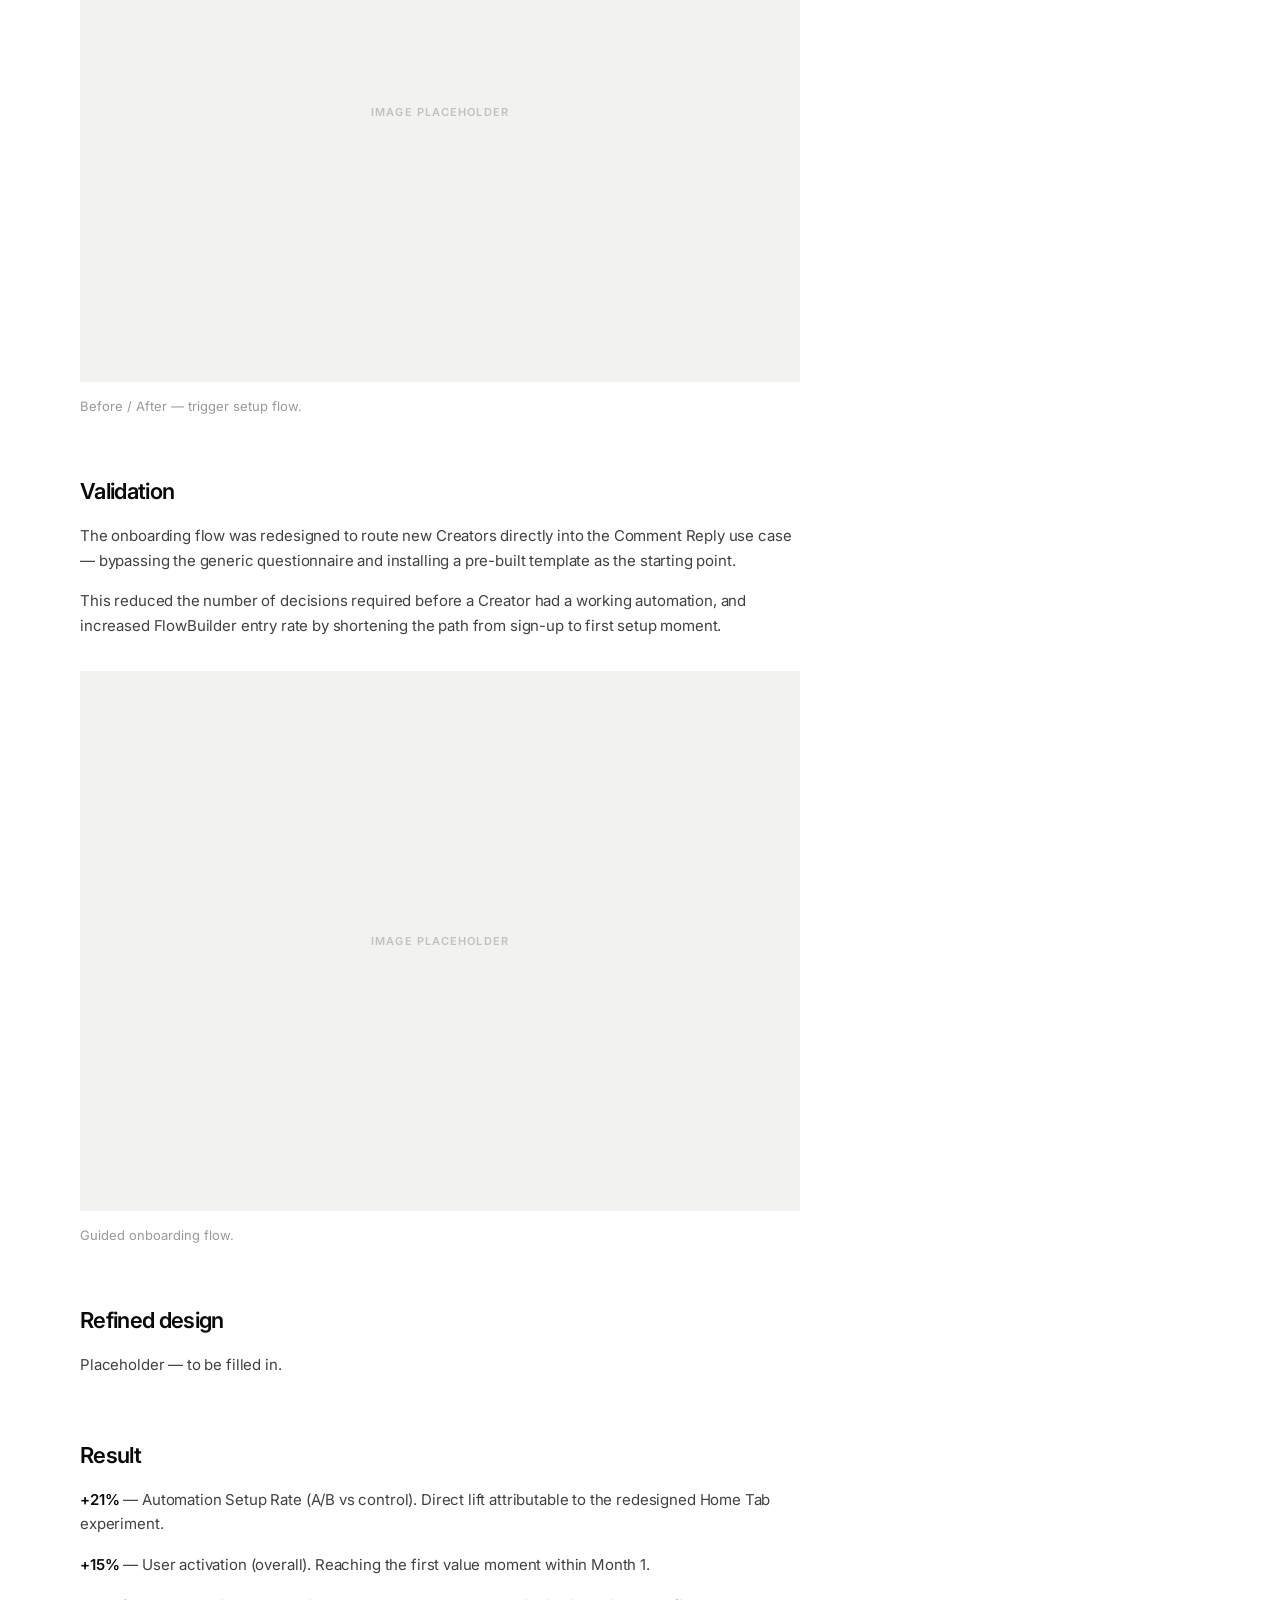
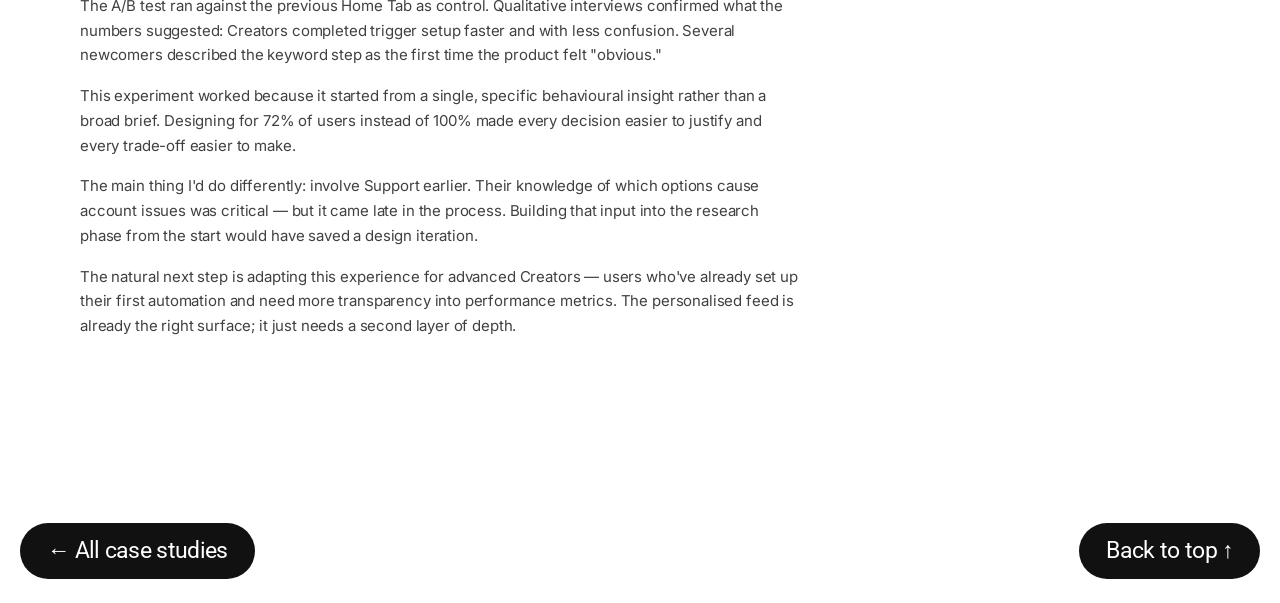
==== commit c87acd9b: "Unify case study TOC structure and rewrite manychat1 content Co-Authored-By: Claude Sonnet 4.6 <nore" ====
--- a/manychat2.html
+++ b/manychat2.html
@@ -193,6 +193,19 @@
       border-left-color: rgba(0,0,0,0.1);
     }
 
+    .toc-parent {
+      display: block;
+      font-size: 14px;
+      font-weight: 500;
+      color: rgba(0,0,0,0.4);
+      padding: 11px 0 11px 12px;
+    }
+
+    .toc a.toc-child {
+      padding-left: 24px;
+      font-size: 13px;
+    }
+
     /* ─── BOTTOM NAV ─── */
     .bottom-nav {
       padding: 0 20px 24px;
@@ -217,6 +230,72 @@
     }
 
     .bottom-nav-link:hover { background: #c7c7c7; color: #111111; }
+
+    @media (max-width: 768px) {
+      .case-hero {
+        padding: 32px 0 40px;
+      }
+
+      .case-hero-inner {
+        padding: 0 20px;
+      }
+
+      .case-breadcrumb {
+        margin-bottom: 40px;
+      }
+
+      .case-hero h1 {
+        font-size: 28px;
+        margin-bottom: 16px;
+      }
+
+      .case-hero-desc {
+        font-size: 15px;
+        margin-bottom: 48px;
+      }
+
+      .case-stats {
+        display: grid;
+        grid-template-columns: repeat(3, 1fr);
+        gap: 16px;
+      }
+
+      .case-stat-val {
+        font-size: 24px;
+      }
+
+      .case-layout {
+        grid-template-columns: 1fr;
+        padding: 48px 20px 64px;
+        gap: 0;
+      }
+
+      .sidebar {
+        display: none;
+      }
+
+      .meta-row {
+        grid-template-columns: 120px 1fr;
+        gap: 12px;
+      }
+
+      .section-heading {
+        font-size: 20px;
+      }
+
+      .bottom-nav {
+        padding: 0 0 24px !important;
+        gap: 0 !important;
+        justify-content: flex-start !important;
+      }
+
+      .bottom-nav-link {
+        height: 44px;
+        font-size: 18px;
+        padding: 0 18px;
+        border-radius: 100px;
+      }
+    }
   </style>
 </head>
 <body>
@@ -285,17 +364,13 @@
       </div>
 
       <div class="content-section" id="problem">
-        <h2 class="section-heading">The Problem</h2>
+        <h2 class="section-heading">Problem</h2>
         <p class="content-text">Activation is Manychat's north star for new users — an account is considered activated once a user reaches their first meaningful value moment: setting up automation and collecting real contacts.</p>
         <p class="content-text">For Creators, this wasn't happening at the rate it should.</p>
         <p class="content-text"><strong>Template Questionnaire CR was low</strong><br>The onboarding questionnaire was static and generic — it didn't speak to how Creators actually use Manychat, so most ignored it or dropped off.</p>
         <p class="content-text"><strong>Trigger setup CR was low</strong><br>Even Creators who reached the FlowBuilder struggled to configure their first trigger. The setup flow had too many steps, unclear options, and no guidance toward the most effective path.</p>
         <div class="image-placeholder">Image placeholder</div>
         <p class="image-caption">Home Tab + FlowBuilder trigger — annotated drop-off points.</p>
-      </div>
-
-      <div class="content-section" id="insight">
-        <h2 class="section-heading">The insight that shaped everything</h2>
         <p class="content-text">Before jumping to solutions, I looked at what Creators were actually doing inside Manychat.</p>
         <p class="content-text"><strong>Key behaviour</strong><br>72% of Creators used one-node automation with a Comment Reply Trigger.</p>
         <p class="content-text">The use case was almost always the same: ask viewers to comment on a post with a keyword → send a DM with a discount link → convert them into subscribers or buyers.</p>
@@ -303,8 +378,8 @@
         <p class="content-text">Instead of designing for every possible Creator use case, we designed for the one that actually drives growth.</p>
       </div>
 
-      <div class="content-section" id="hypotheses">
-        <h2 class="section-heading">Three hypotheses, three tasks</h2>
+      <div class="content-section" id="hypothesis">
+        <h2 class="section-heading">Hypothesis</h2>
         <p class="content-text">Based on the insight, I formulated three parallel hypotheses — each became an independent design task to allow separate testing and prioritisation.</p>
         <p class="content-text"><strong>Task 1 — Personalised IG Feed on Home Tab</strong><br>If we show Creators their own posts with automation prompts surfaced inline, they'll engage more readily with the setup flow.</p>
         <p class="content-text"><strong>Task 2 — Simplified Comment Reply Trigger</strong><br>If we reduce friction in the most popular trigger setup, more Creators will successfully complete their first automation.</p>
@@ -312,8 +387,8 @@
         <p class="content-text">Tasks 1 and 3 were scoped and shipped as lighter experiments. Task 2 had the most unknowns and required dedicated research — it became the deepest design investment.</p>
       </div>
 
-      <div class="content-section" id="task1">
-        <h2 class="section-heading">Task 1: Personalised IG Feed on Home Tab</h2>
+      <div class="content-section" id="discovery">
+        <h2 class="section-heading">Discovery</h2>
         <p class="content-text"><strong>Approach</strong><br>I started by mapping the Creator's journey outside Manychat — what tools do they use, what interfaces are familiar, what mental model do they bring.</p>
         <p class="content-text">I analysed 5+ SMM platforms to identify patterns in post-and-analytics interfaces. The goal was to make the personalised feed feel native to how Creators already work, not like a new product to learn.</p>
         <p class="content-text"><strong>Design decision</strong><br>The entry point is a banner surfaced on the Home Tab, tied to the Creator's most recent post. It highlights unanswered comments and offers a one-click path to set up an automated reply.</p>
@@ -322,8 +397,8 @@
         <p class="image-caption">Home Tab with personalised feed.</p>
       </div>
 
-      <div class="content-section" id="task2">
-        <h2 class="section-heading">Task 2: Simplifying the Comment Reply Trigger</h2>
+      <div class="content-section" id="design-v1">
+        <h2 class="section-heading">Initial design</h2>
         <p class="content-text">This was the highest-risk task — and the one with the most direct impact on Automation Setup Rate.</p>
         <p class="content-text"><strong>15+ Creator interviews</strong><br>Reviewed existing recordings, focused on newcomers. Key pattern: users didn't know which post or keyword option to choose, and abandoned when faced with too many decisions at once.</p>
         <p class="content-text"><strong>Usage data analysis</strong><br>Mapped drop-offs across every step of the trigger setup. The steepest drop was at post selection and keyword creation.</p>
@@ -335,23 +410,24 @@
         <p class="image-caption">Before / After — trigger setup flow.</p>
       </div>
 
-      <div class="content-section" id="task3">
-        <h2 class="section-heading">Task 3: Guided onboarding</h2>
+      <div class="content-section" id="validation">
+        <h2 class="section-heading">Validation</h2>
         <p class="content-text">The onboarding flow was redesigned to route new Creators directly into the Comment Reply use case — bypassing the generic questionnaire and installing a pre-built template as the starting point.</p>
         <p class="content-text">This reduced the number of decisions required before a Creator had a working automation, and increased FlowBuilder entry rate by shortening the path from sign-up to first setup moment.</p>
         <div class="image-placeholder">Image placeholder</div>
         <p class="image-caption">Guided onboarding flow.</p>
       </div>
 
-      <div class="content-section" id="results">
-        <h2 class="section-heading">Results</h2>
+      <div class="content-section" id="design-v2">
+        <h2 class="section-heading">Refined design</h2>
+        <p class="content-text">Placeholder — to be filled in.</p>
+      </div>
+
+      <div class="content-section" id="result">
+        <h2 class="section-heading">Result</h2>
         <p class="content-text"><strong>+21%</strong> — Automation Setup Rate (A/B vs control). Direct lift attributable to the redesigned Home Tab experiment.</p>
         <p class="content-text"><strong>+15%</strong> — User activation (overall). Reaching the first value moment within Month 1.</p>
         <p class="content-text">The A/B test ran against the previous Home Tab as control. Qualitative interviews confirmed what the numbers suggested: Creators completed trigger setup faster and with less confusion. Several newcomers described the keyword step as the first time the product felt "obvious."</p>
-      </div>
-
-      <div class="content-section" id="takeaways">
-        <h2 class="section-heading">Takeaways</h2>
         <p class="content-text">This experiment worked because it started from a single, specific behavioural insight rather than a broad brief. Designing for 72% of users instead of 100% made every decision easier to justify and every trade-off easier to make.</p>
         <p class="content-text">The main thing I'd do differently: involve Support earlier. Their knowledge of which options cause account issues was critical — but it came late in the process. Building that input into the research phase from the start would have saved a design iteration.</p>
         <p class="content-text">The natural next step is adapting this experience for advanced Creators — users who've already set up their first automation and need more transparency into performance metrics. The personalised feed is already the right surface; it just needs a second layer of depth.</p>
@@ -363,14 +439,14 @@
     <aside class="sidebar">
       <div class="toc">
         <a href="#overview" class="active">Overview</a>
-        <a href="#problem">The Problem</a>
-        <a href="#insight">The Insight</a>
-        <a href="#hypotheses">Three Hypotheses</a>
-        <a href="#task1">Task 1 — Personalised Feed</a>
-        <a href="#task2">Task 2 — Trigger Setup</a>
-        <a href="#task3">Task 3 — Onboarding</a>
-        <a href="#results">Results</a>
-        <a href="#takeaways">Takeaways</a>
+        <a href="#problem">Problem</a>
+        <a href="#hypothesis">Hypothesis</a>
+        <span class="toc-parent">Process</span>
+        <a href="#discovery" class="toc-child">Discovery</a>
+        <a href="#design-v1" class="toc-child">Initial design</a>
+        <a href="#validation" class="toc-child">Validation</a>
+        <a href="#design-v2" class="toc-child">Refined design</a>
+        <a href="#result">Result</a>
       </div>
     </aside>
 
--- a/style.css
+++ b/style.css
@@ -18,6 +18,9 @@
   align-items: center;
   justify-content: space-between;
   background: #ffffff;
+  position: sticky;
+  top: 0;
+  z-index: 100;
 }
 
 .btn:hover {
@@ -580,3 +583,264 @@
   width: 100%;
   display: block;
 }
+
+/* ─── MOBILE ─── */
+@media (max-width: 768px) {
+
+  /* Header */
+  .header {
+    height: 60px;
+    padding: 0;
+    gap: 0;
+    justify-content: flex-start;
+  }
+
+  .header > .btn:first-child {
+    border-radius: 0 100px 100px 0;
+  }
+
+  .btn {
+    height: 44px;
+    font-size: 18px;
+    padding: 0 18px;
+  }
+
+  .header-nav {
+    gap: 0;
+  }
+
+  .header-nav .avatar {
+    margin-left: 0;
+  }
+
+  .avatar {
+    width: 40px;
+    height: 40px;
+  }
+
+  /* Hero */
+  .hero {
+    height: calc(100vh - 60px);
+    padding: 32px 0;
+    align-items: stretch;
+  }
+
+  .hero-blocks {
+    flex-direction: column;
+    height: 100%;
+    gap: 4px;
+  }
+
+  .hero-block--dark {
+    border-radius: 0 20px 20px 0;
+    padding-bottom: 28px;
+  }
+
+  .hero-block--blue {
+    border-radius: 20px 0 0 20px;
+    flex: 1;
+  }
+
+  .hero-text {
+    font-size: 24px;
+    width: 100%;
+    padding: 20px 20px 0;
+  }
+
+  .hero-desc {
+    font-size: 15px;
+    width: 100%;
+    padding: 14px 20px 0;
+  }
+
+  .tag {
+    font-size: 15px;
+  }
+
+  .hero-blue-text {
+    font-size: 15px;
+    padding: 0 0 20px 20px;
+  }
+
+  .hero-flower {
+    width: 60px;
+    padding: 16px 0 0 20px;
+  }
+
+  /* Section 2 */
+  .section-2 {
+    margin-top: 24px;
+    padding: 16px 0 40px;
+  }
+
+  .section-2-blocks {
+    grid-template-columns: 1fr;
+    gap: 4px;
+  }
+
+  .s2-block--orange {
+    grid-column: span 1;
+    height: auto;
+    border-radius: 0 20px 20px 0;
+    padding: 20px 20px 24px;
+    order: 2;
+  }
+
+  .s2-block--dark {
+    grid-column: span 1;
+    height: auto;
+    border-radius: 20px 0 0 20px;
+    padding: 20px 20px 24px;
+    order: 1;
+  }
+
+  .s2-title {
+    font-size: 26px;
+    margin-bottom: 12px;
+  }
+
+  .s2-desc {
+    font-size: 15px;
+    margin-bottom: 20px;
+  }
+
+  .s2-dark-title {
+    font-size: 26px;
+  }
+
+  .s2-dark-desc {
+    font-size: 15px;
+  }
+
+  .s2-showcase {
+    padding: 32px 20px;
+  }
+
+  .s2-stats {
+    gap: 32px;
+    flex-wrap: wrap;
+    justify-content: space-around;
+    margin-top: 32px;
+  }
+
+  .s2-stat-val {
+    font-size: 28px;
+  }
+
+  .s2-stat-label {
+    font-size: 14px;
+    text-align: center;
+  }
+
+  /* Section 3 */
+  .section-3 {
+    margin-top: 24px;
+    padding: 16px 0 40px;
+  }
+
+  .s3-row1 {
+    grid-template-columns: 1fr;
+    gap: 4px;
+  }
+
+  .s3-dark {
+    height: auto;
+    border-radius: 0 20px 20px 0;
+    padding: 20px 20px 24px;
+  }
+
+  .s3-dark-title {
+    font-size: 26px;
+  }
+
+  .s3-dark-desc {
+    font-size: 15px;
+  }
+
+  .s3-purple {
+    height: auto;
+    border-radius: 20px 0 0 20px;
+    padding: 20px 20px 24px;
+  }
+
+  .s3-purple-title {
+    font-size: 26px;
+    margin-bottom: 12px;
+  }
+
+  .s3-purple-desc {
+    font-size: 15px;
+    margin-bottom: 20px;
+  }
+
+  .s3-showcase {
+    padding: 32px 20px;
+  }
+
+  .s3-stats {
+    gap: 32px;
+    flex-wrap: wrap;
+    justify-content: space-around;
+    margin-top: 32px;
+  }
+
+  .s3-stat-val {
+    font-size: 28px;
+  }
+
+  .s3-stat-label {
+    font-size: 14px;
+    text-align: center;
+  }
+
+  /* Section 3 green */
+  .s3-green {
+    padding: 32px 20px;
+  }
+
+  .s3-green-inner {
+    grid-template-columns: 1fr;
+    gap: 24px;
+    margin-bottom: 32px;
+  }
+
+  .s3-green-title {
+    font-size: 26px;
+    margin-bottom: 12px;
+  }
+
+  .s3-green-desc {
+    font-size: 15px;
+    margin-bottom: 20px;
+  }
+
+  .s3-green-stats {
+    gap: 32px;
+    flex-wrap: wrap;
+    justify-content: space-around;
+  }
+
+  /* Section 4 */
+  .section-4 {
+    margin-top: 24px;
+    padding: 16px 0 64px;
+  }
+
+  .section-4-grid {
+    grid-template-columns: 1fr;
+    gap: 24px;
+  }
+
+  .project-card:first-child .project-image {
+    border-radius: 0 20px 20px 0;
+  }
+
+  .project-card:last-child .project-image {
+    border-radius: 0 20px 20px 0;
+  }
+
+  .project-btn {
+    font-size: 18px;
+    height: 52px;
+  }
+}
